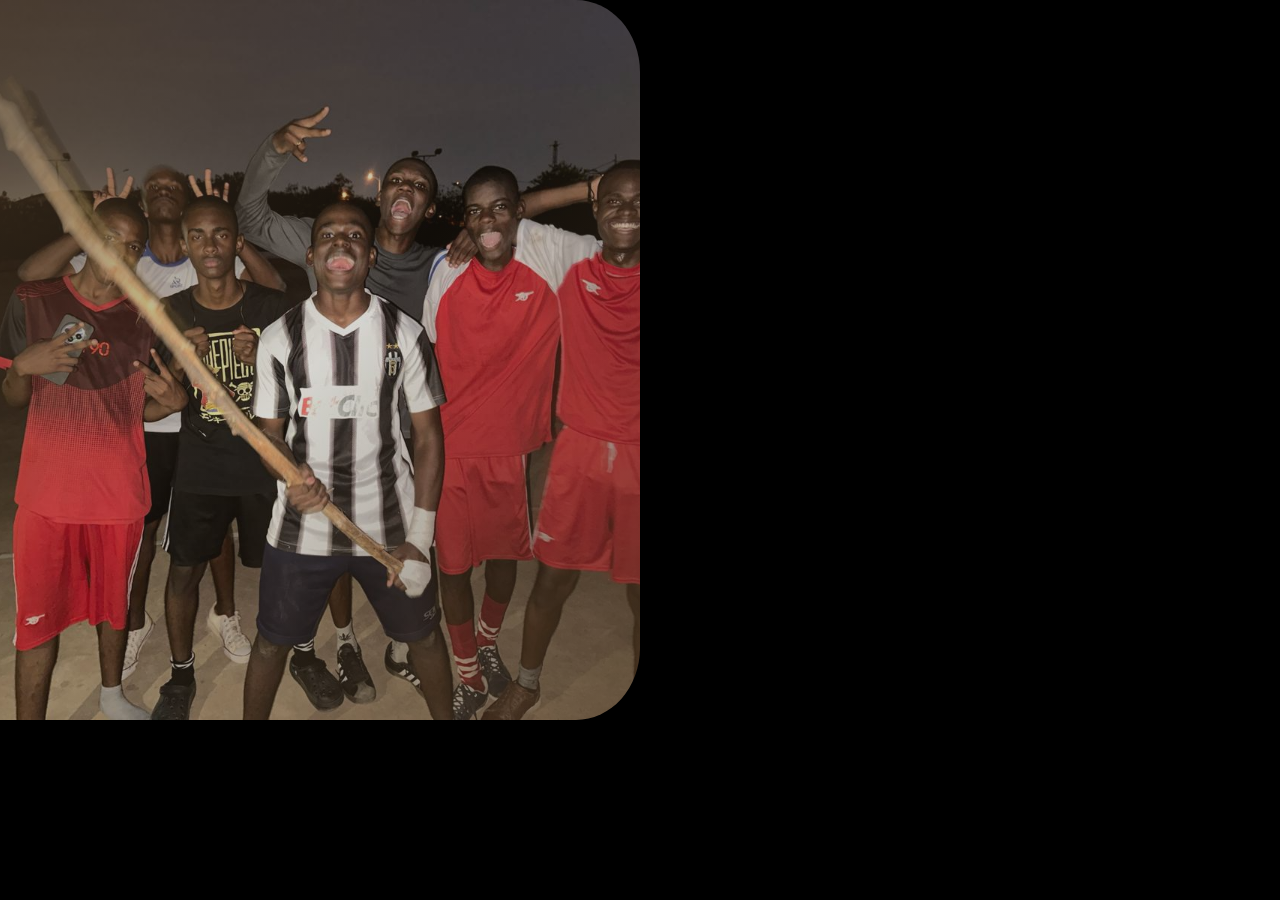
==== app-front/index.html @ 997ffb7b "feat: adding the background on the left side Co-authored-by: Copilot <copilot@github.com>" ====
<!DOCTYPE html>
<html lang="en">
<head>
    <meta charset="UTF-8">
    <meta name="viewport" content="width=device-width, initial-scale=1.0">
    <title>Document</title>
    <link rel="stylesheet" href="style.css">
</head>
<body>
    <div id="central-box">
        <div class="side1">

        </div>
    </div>
</body>
</html>
---- app-front/style.css ----
*{
    margin: 0;
    padding: 0;
}

body{
    background-color: #000000;
    font-family: Arial, sans-serif;
}

#central-box{
    display: flex;
    flex-direction: row;
    align-items: center;
    justify-content: flex-start;
    height: 720px;
    width: 100%;
}

.side1{
    background-color: #ffffff;
    height: 720px;
    width: 50%;
    border-radius: 0px 10% 10% 0px;
    margin: 0px;
    background-repeat: no-repeat;
    background-size: cover;
    background-position: center;
    width: 50%;
    height: 100%;
    background-image:
        linear-gradient(
            to bottom right,
            #4f3c28b3 0%, /* Sépia forte no canto superior esquerdo */
            rgba(79, 60, 40, 0.2) 50%, /* Sépia suave no centro */
            #4f3c28b3 100% /* Sépia forte no canto inferior direito*/ 
        ),url('assets/background.jpeg');  
}
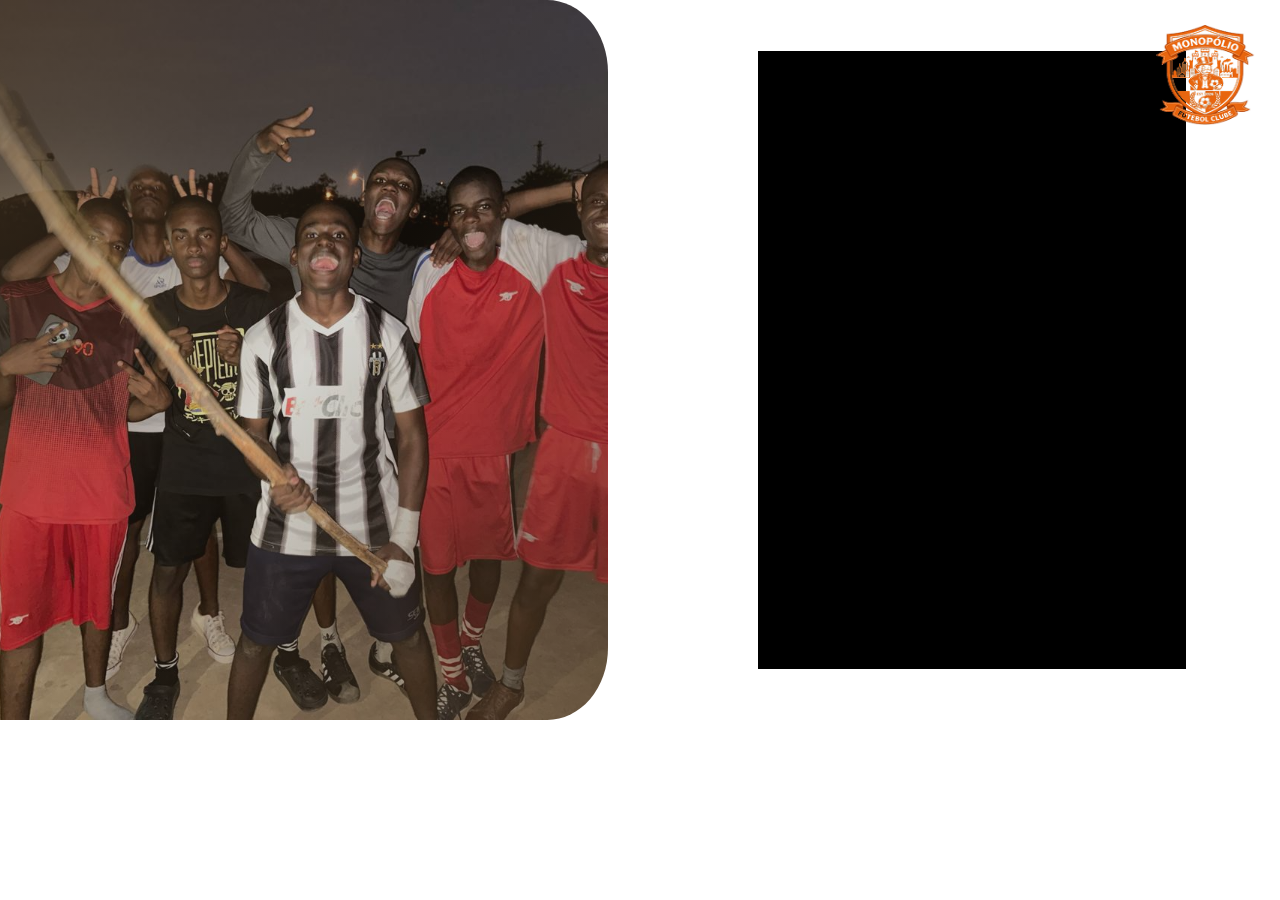
==== commit 9a9ae331: "feat: add logo and prepare the right side Co-authored-by: Copilot <copilot@github.com>" ====
--- a/app-front/index.html
+++ b/app-front/index.html
@@ -8,9 +8,11 @@
 </head>
 <body>
     <div id="central-box">
-        <div class="side1">
-
+        <div class="side1"></div>
+        <div class="side2">
+            
         </div>
+        <img src="assets/logo.png" alt="">
     </div>
 </body>
 </html>
--- a/app-front/style.css
+++ b/app-front/style.css
@@ -4,7 +4,6 @@
 }
 
 body{
-    background-color: #000000;
     font-family: Arial, sans-serif;
 }
 
@@ -37,3 +36,20 @@
         ),url('assets/background.jpeg');  
 }
 
+div img{
+    width: 100px;
+    height: 100px;
+    position: fixed;
+    right: 0;
+    top: 0;
+    margin-top: 25px;
+    margin-right: 25px;
+}
+
+.side2{
+    width: 451px;
+    height: 618px;
+    margin-right: 94px;
+    margin-left: 150px;
+    background-color: black;
+}
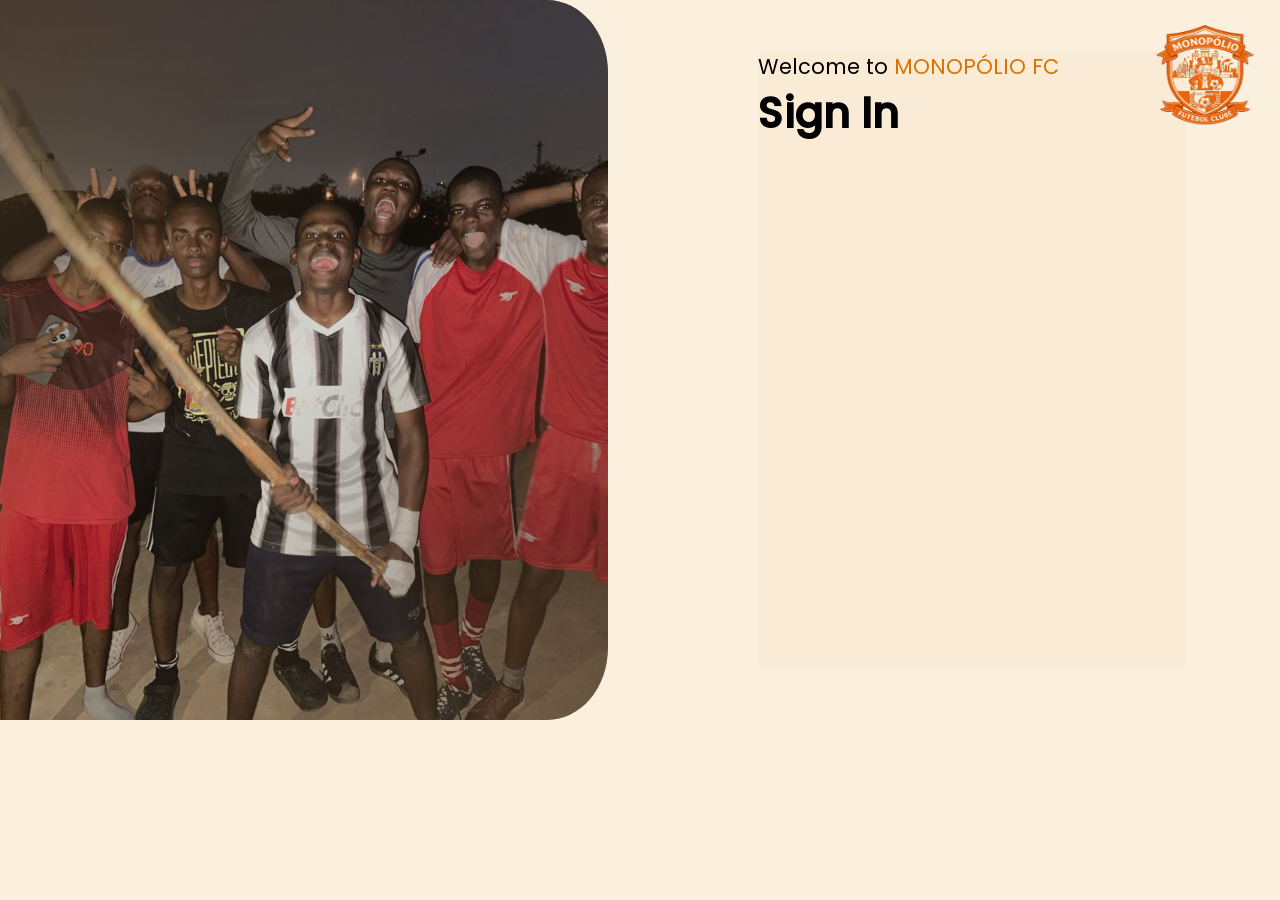
==== commit e62c592d: "feat: add font-family Poppins and change bg of side2 Co-authored-by: Copilot <copilot@github.com>" ====
--- a/app-front/index.html
+++ b/app-front/index.html
@@ -10,7 +10,8 @@
     <div id="central-box">
         <div class="side1"></div>
         <div class="side2">
-            
+            <p>Welcome to <span>MONOPÓLIO FC</span></p>
+            <h1>Sign In</h1>
         </div>
         <img src="assets/logo.png" alt="">
     </div>
--- a/app-front/style.css
+++ b/app-front/style.css
@@ -3,8 +3,22 @@
     padding: 0;
 }
 
+@font-face {
+    font-family: 'PoppinsRegular';
+    src: url(fonts/Poppins-Regular.ttf) format('truetype');
+    font-weight: 500;
+    font-style: normal;
+}
+
+@font-face {
+    font-family: 'PoppinsMedium';
+    src: url(fonts/Poppins-Medium.ttf) format('truetype');
+    font-weight: medium;
+    font-style: normal;
+}
+
 body{
-    font-family: Arial, sans-serif;
+    background-color: #FAF0DD;
 }
 
 #central-box{
@@ -51,5 +65,17 @@
     height: 618px;
     margin-right: 94px;
     margin-left: 150px;
-    background-color: black;
+    background-color: antiquewhite;
+    font-size: 21px;
+    font-family: 'PoppinsRegular'; 
 }
+.side2 span{
+    color: #D97300;
+    font-family: 'PoppinsRegular'; 
+}
+
+.side2 h1{
+    font-family: 'PoppinsMedium'  !important;
+}
+
+
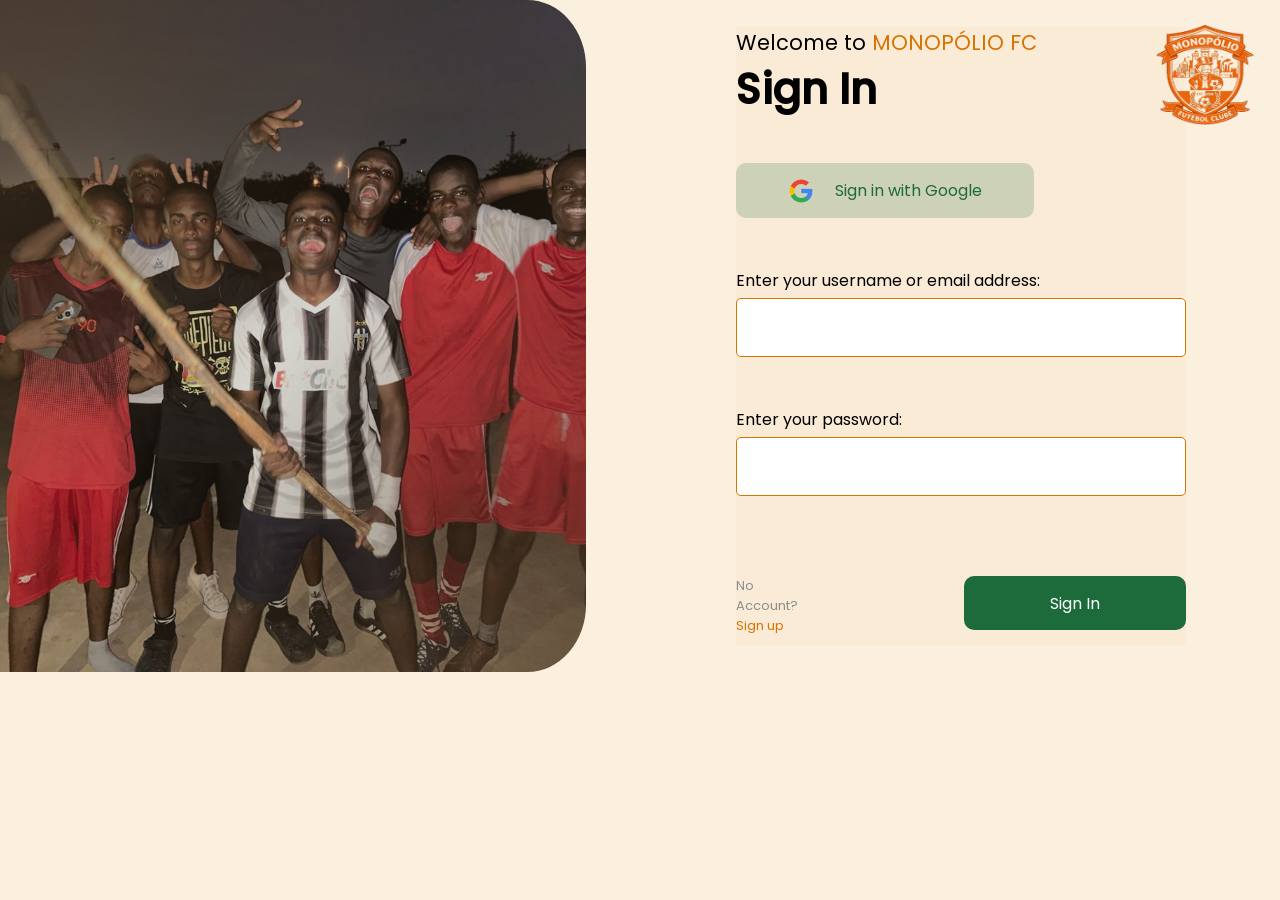
==== commit ea2c43cc: "feat: finish login screen without responsiveness Co-authored-by: Copilot <copilot@github.com>" ====
--- a/app-front/index.html
+++ b/app-front/index.html
@@ -12,8 +12,36 @@
         <div class="side2">
             <p>Welcome to <span>MONOPÓLIO FC</span></p>
             <h1>Sign In</h1>
+
+            <div class="sign-google">
+                <img src="assets/google.png" alt="Logo do Google">
+                <p class="p-google">Sign in with Google </p>
+            </div>
+
+            <div>
+            <form action="">
+                <label for="username">Enter your username or email address:</label>
+                <input type="text" id="username" name="username" required>
+
+                <label for="password">Enter your password:</label>
+                <input type="password" id="password" name="password" required>
+
+
+                <div class="sign-up">
+                    <div  class="sign-up-option">
+                        <p class="no">No Account?</p>
+                        <p>Sign up</p>
+                    </div>
+                    <button type="submit">Sign In</button>
+                </div>
+                
+            </form>
+        </div> 
         </div>
-        <img src="assets/logo.png" alt="">
+        <img src="assets/logo.png" alt="" class="logo">
+
+               
     </div>
+
 </body>
 </html>
--- a/app-front/style.css
+++ b/app-front/style.css
@@ -7,6 +7,15 @@
     font-family: 'PoppinsRegular';
     src: url(fonts/Poppins-Regular.ttf) format('truetype');
     font-weight: 500;
+    font-size: 21px;
+    font-style: normal;
+}
+
+@font-face {
+    font-family: 'PoppinsRegular16';
+    src: url(fonts/Poppins-Regular.ttf) format('truetype');
+    font-weight: 500;
+    font-size: 16px;
     font-style: normal;
 }
 
@@ -26,13 +35,13 @@
     flex-direction: row;
     align-items: center;
     justify-content: flex-start;
-    height: 720px;
+    height: 672px;
     width: 100%;
 }
 
 .side1{
     background-color: #ffffff;
-    height: 720px;
+    height: 100%;
     width: 50%;
     border-radius: 0px 10% 10% 0px;
     margin: 0px;
@@ -50,7 +59,7 @@
         ),url('assets/background.jpeg');  
 }
 
-div img{
+.logo{
     width: 100px;
     height: 100px;
     position: fixed;
@@ -69,6 +78,11 @@
     font-size: 21px;
     font-family: 'PoppinsRegular'; 
 }
+
+.p-google{
+    color: #1D6B3A;
+    font-size: 16px;
+}
 .side2 span{
     color: #D97300;
     font-family: 'PoppinsRegular'; 
@@ -78,4 +92,68 @@
     font-family: 'PoppinsMedium'  !important;
 }
 
+.sign-google{
+    width: 298px;
+    height: 55px;
+    background-color: rgba(29, 107, 58, 20%);
+    display: flex;
+    align-items: center;
+    justify-content: center;
+    margin-top: 42px;
+    border-radius: 10px;
+    gap: 21px;
+}
 
+.sign-google img{
+    width: 26px;
+    height: 26px;
+}
+
+label{
+    font-family: 'PoppinsRegular16';
+    font-size: 16px;
+    margin-top: 50px;
+    display: block;
+}
+
+input{
+    width: 428px;
+    height: 57px;
+    border-radius: 5px;
+    border: 1px solid #D97300;
+    padding: 0 10px;
+    margin-top: 5px;
+}
+
+input:focus{
+    border-color: rgba(29, 107, 58, 20%);
+    background-color: rgba(29, 107, 58, 20%);
+    outline: none;
+}
+
+.sign-up{
+    margin-top: 80px;
+    display: flex;
+    gap: 150px;
+
+}
+
+.sign-up-option{
+    font-size: 13px;
+    color: #D97300;
+}
+
+.no{
+    color: #8d8d8d;
+}
+
+button{
+    height: 54px;
+    width: 236px;
+    background-color: #1D6B3A;
+    border: none;
+    color: white;
+    font-family: 'PoppinsRegular16';
+    font-size: 16px;
+    border-radius: 10px;
+}
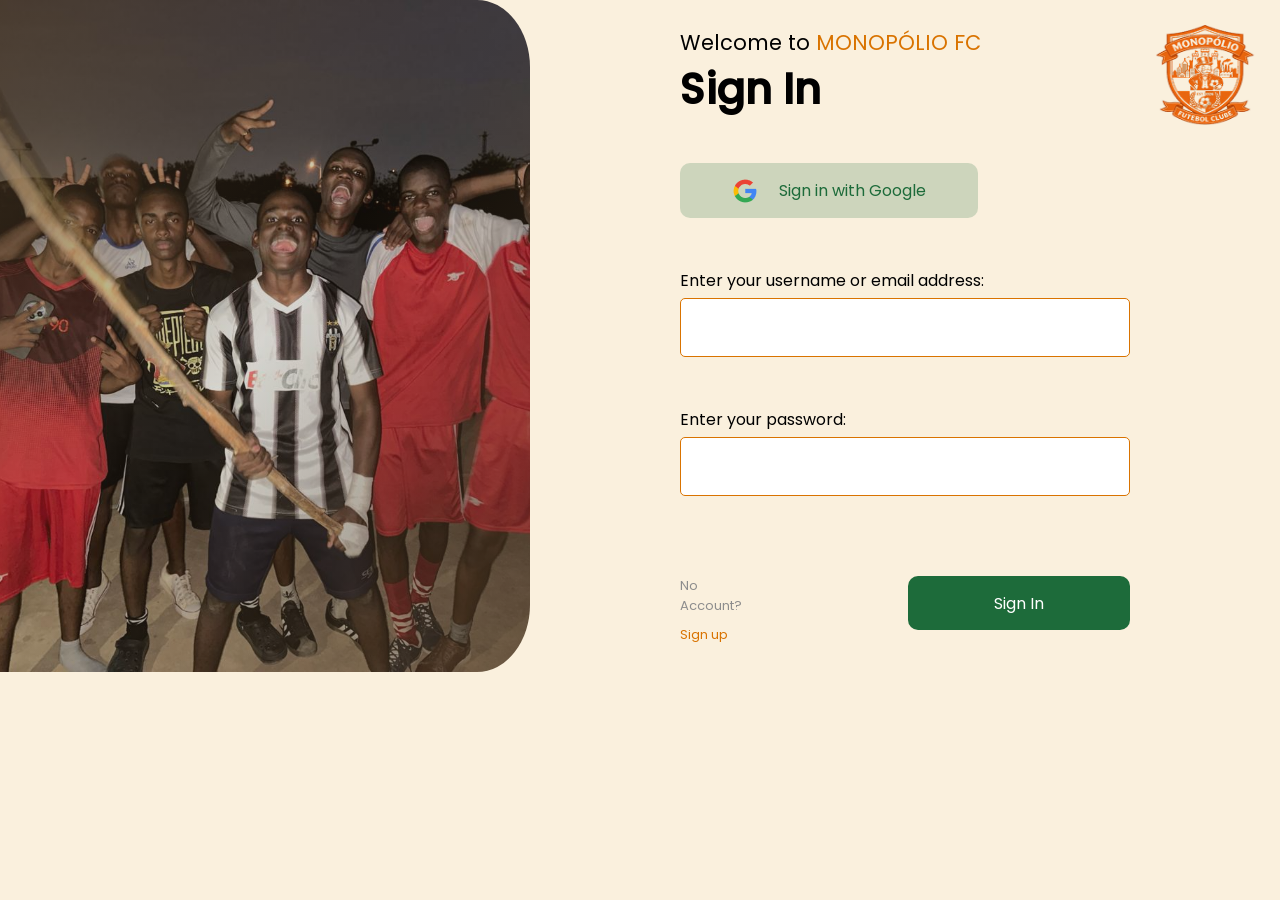
==== commit ff08dd94: "feat: adjusting some links Co-authored-by: Copilot <copilot@github.com>" ====
--- a/app-front/index.html
+++ b/app-front/index.html
@@ -13,15 +13,17 @@
             <p>Welcome to <span>MONOPÓLIO FC</span></p>
             <h1>Sign In</h1>
 
-            <div class="sign-google">
-                <img src="assets/google.png" alt="Logo do Google">
-                <p class="p-google">Sign in with Google </p>
-            </div>
+            <a href="#" class="link-google">
+                <div class="sign-google">
+                    <img src="assets/google.png" alt="Logo do Google">
+                    <p class="p-google">Sign in with Google </p>
+                </div>
+            </a>
 
             <div>
             <form action="">
                 <label for="username">Enter your username or email address:</label>
-                <input type="text" id="username" name="username" required>
+                <input type="email" id="username" name="username" required>
 
                 <label for="password">Enter your password:</label>
                 <input type="password" id="password" name="password" required>
@@ -30,7 +32,7 @@
                 <div class="sign-up">
                     <div  class="sign-up-option">
                         <p class="no">No Account?</p>
-                        <p>Sign up</p>
+                        <a href="regist.html">Sign up</a>
                     </div>
                     <button type="submit">Sign In</button>
                 </div>
--- a/app-front/style.css
+++ b/app-front/style.css
@@ -72,9 +72,8 @@
 .side2{
     width: 451px;
     height: 618px;
-    margin-right: 94px;
+    margin-right: 150px;
     margin-left: 150px;
-    background-color: antiquewhite;
     font-size: 21px;
     font-family: 'PoppinsRegular'; 
 }
@@ -109,6 +108,15 @@
     height: 26px;
 }
 
+.link-google{
+    text-decoration: none;
+}
+
+.sign-google:hover{
+    background-color: rgba(29, 107, 58, 40%);
+    transition: background-color 0.3s ease;
+}
+
 label{
     font-family: 'PoppinsRegular16';
     font-size: 16px;
@@ -138,12 +146,18 @@
 
 }
 
-.sign-up-option{
+.sign-up-option a{
+    text-decoration: none;
     font-size: 13px;
     color: #D97300;
 }
 
+.sign-up-option a:hover{
+    text-decoration: underline;
+}
+
 .no{
+    font-size: 13px;
     color: #8d8d8d;
 }
 
@@ -156,4 +170,11 @@
     font-family: 'PoppinsRegular16';
     font-size: 16px;
     border-radius: 10px;
+    cursor: pointer;
+}
+
+button:hover{
+    background-color: #1D6B3A;
+    opacity: 0.8;
+    transition: opacity 0.3s ease;
 }
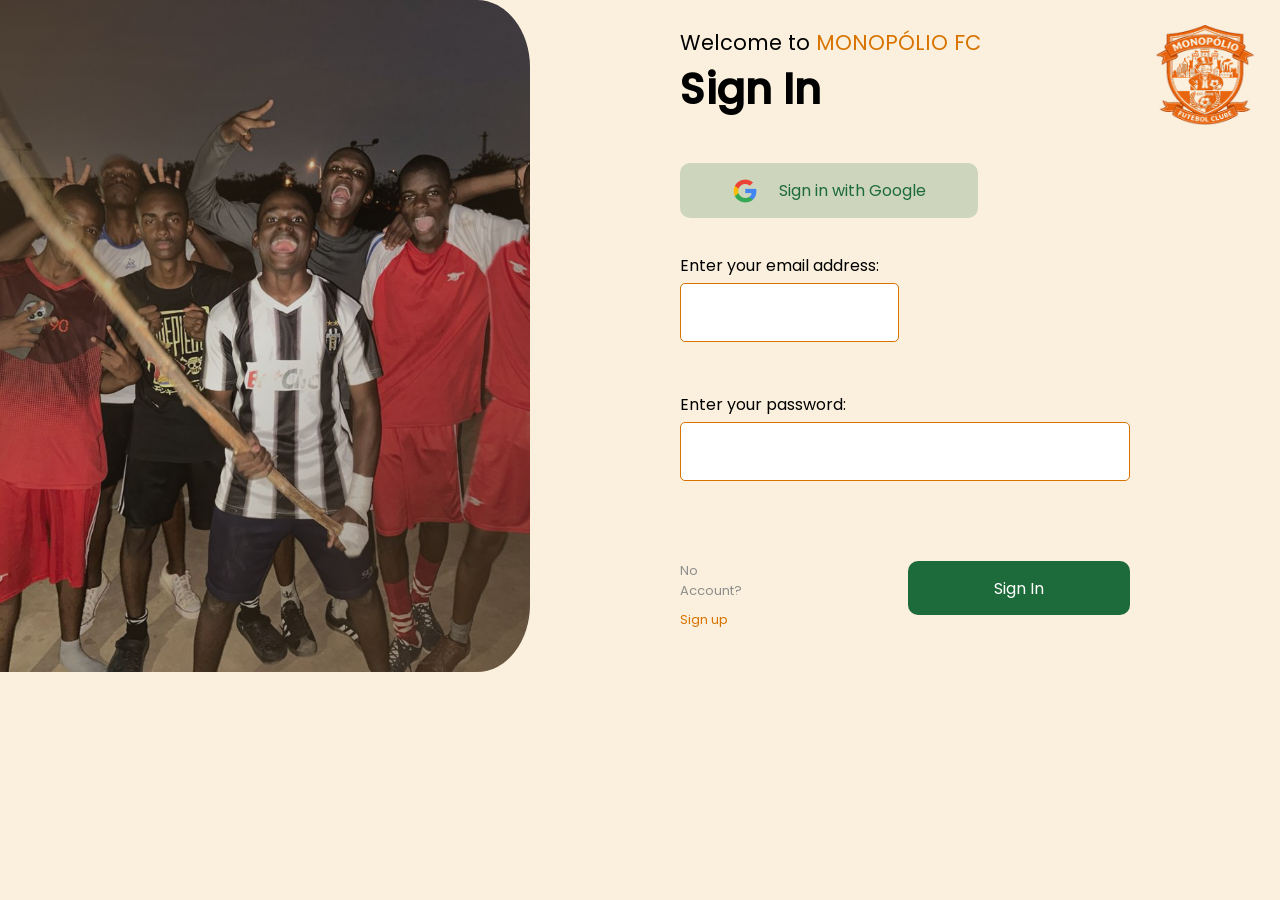
==== commit f441dde0: "feat: building sign up page Co-authored-by: Copilot <copilot@github.com>" ====
--- a/app-front/index.html
+++ b/app-front/index.html
@@ -22,7 +22,7 @@
 
             <div>
             <form action="">
-                <label for="username">Enter your username or email address:</label>
+                <label for="username">Enter your email address:</label>
                 <input type="email" id="username" name="username" required>
 
                 <label for="password">Enter your password:</label>
--- a/app-front/style.css
+++ b/app-front/style.css
@@ -117,6 +117,10 @@
     transition: background-color 0.3s ease;
 }
 
+form{
+    margin-top: -15px;
+}
+
 label{
     font-family: 'PoppinsRegular16';
     font-size: 16px;
@@ -139,11 +143,41 @@
     outline: none;
 }
 
+#username, #contact{
+    width: 197px;
+}
+
+.contact-info{
+    display: flex;
+    gap: 10px;
+}
+
+.contact-field{
+    display: flex;
+    flex-direction: column;
+    flex: 1;
+}
+
+.contact-field label{
+    margin-top: 50px;
+    margin-bottom: 5px;
+}
+
+.contact-field input{
+    margin-top: 0px;
+}
+
 .sign-up{
     margin-top: 80px;
     display: flex;
     gap: 150px;
 
+}
+
+.sign-up-regist{
+    display: flex;
+    margin-top: 50px;
+    gap: 150px;
 }
 
 .sign-up-option a{
